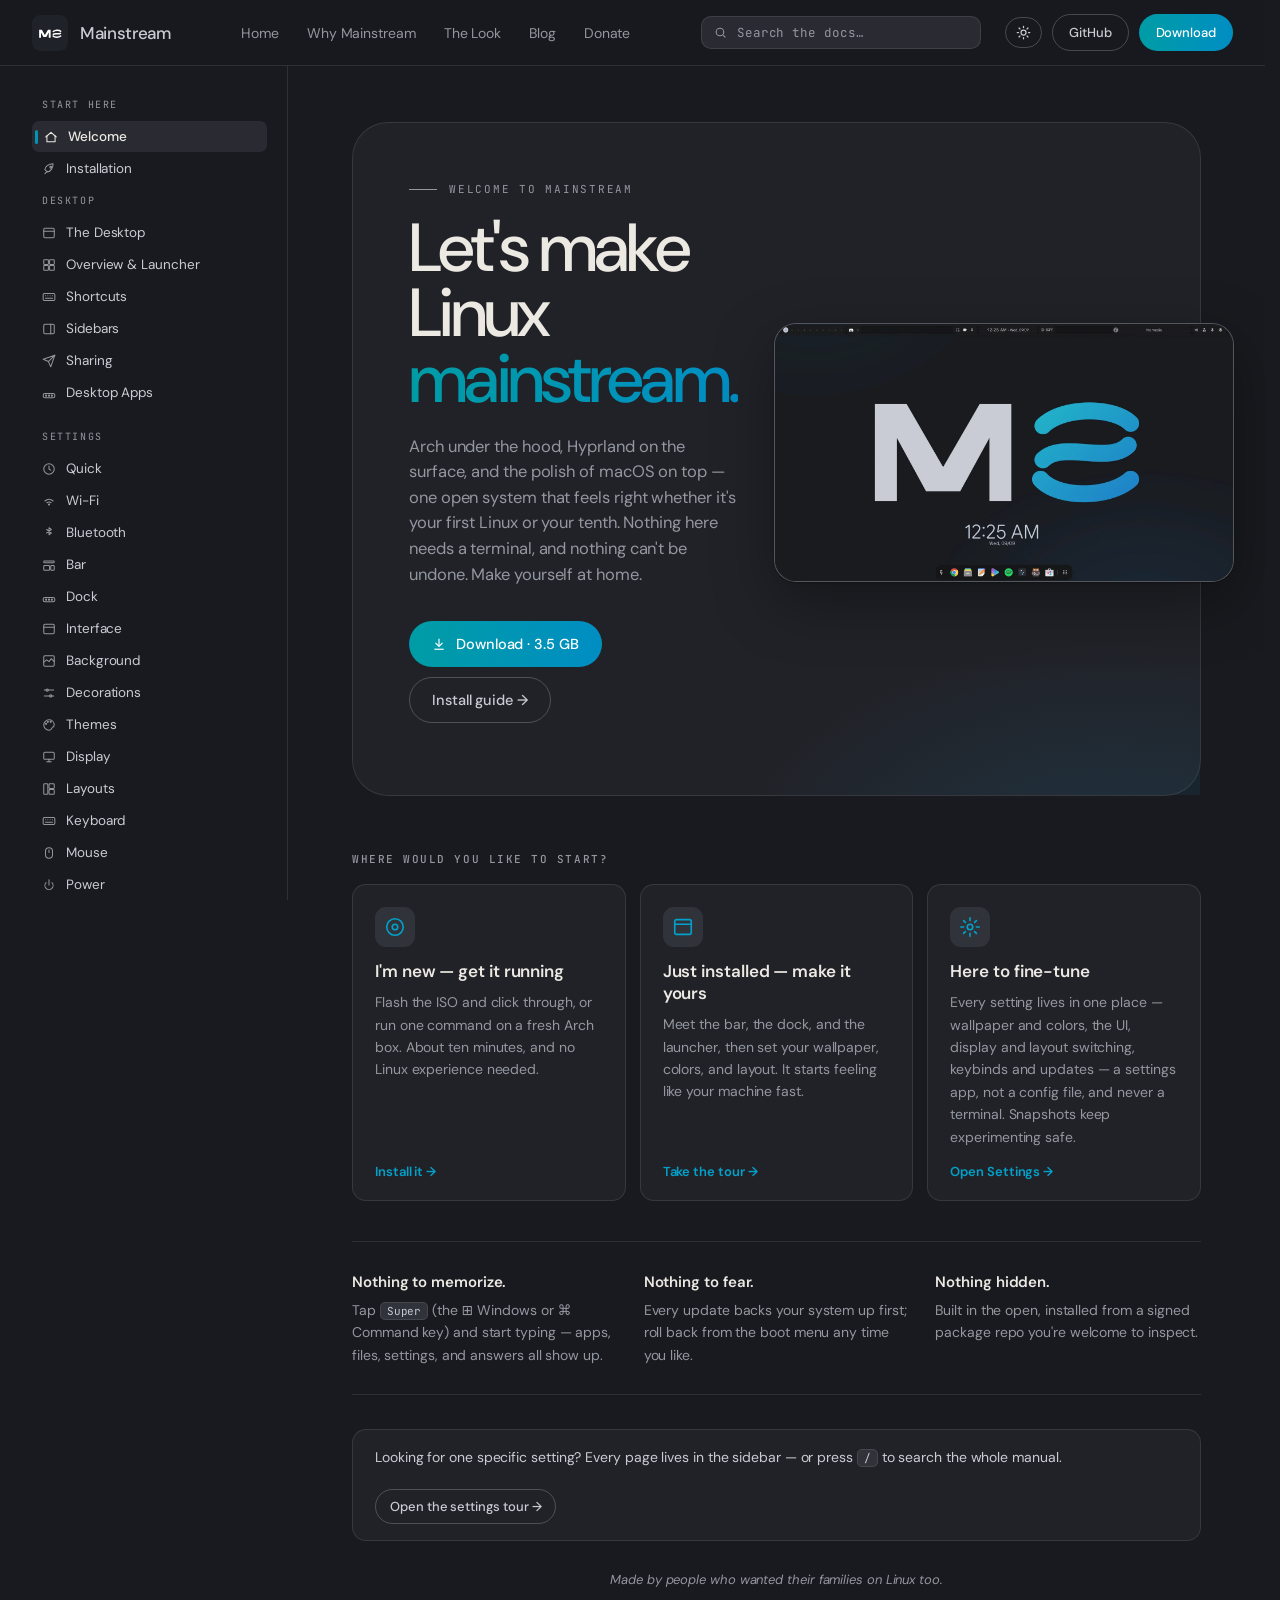
==== index.html @ d69b136b "docs: choosing between WiVRn and SteamVR" ====
<!doctype html>
<html lang="en">
<head>
<meta charset="utf-8"/>
<meta name="viewport" content="width=device-width, initial-scale=1"/>
<title>Mainstream OS — Deeply featured. Genuinely friendly.</title>
<meta name="description" content="Arch under the hood, Hyprland on the surface, and the polish of macOS on top — an open desktop that feels right whether it's your first Linux or your tenth. Nothing needs a terminal; nothing can't be undone.">
<link rel="icon" type="image/svg+xml" href="assets/mark-night.svg">
<link rel="preconnect" href="https://fonts.googleapis.com">
<link rel="preconnect" href="https://fonts.gstatic.com" crossorigin>
<link rel="stylesheet" href="https://fonts.googleapis.com/css2?family=DM+Sans:opsz,wght@9..40,300;9..40,400;9..40,500;9..40,600;9..40,700&family=JetBrains+Mono:wght@300;400;500&display=swap">
<link rel="stylesheet" href="assets/theme.css">
<script>(function(){if(localStorage.getItem('ms-theme')==='light')document.documentElement.dataset.theme='light';})();</script>
<style>
  /* Tokens, nav chrome, and buttons come from assets/theme.css (shared with
     the landing page); this block holds the docs layout only. */
  :root{
    --sidebar-w: 288px;
    --toc-w: 220px;
  }
  *{box-sizing:border-box}
  html,body{margin:0;padding:0;background:var(--paper);color:var(--ink);font-family:var(--font-body);font-size:16px;-webkit-font-smoothing:antialiased;letter-spacing:-0.005em}
  html{scrollbar-gutter:stable}
  a{color:inherit;text-decoration:none}

  /* ===== Top chrome (docs-specific tweaks on the shared .nav) ===== */
  .nav-inner{max-width:none;padding:14px 32px;gap:24px}
  .search{
    display:flex;align-items:center;gap:10px;
    background:var(--paper-3);border:1px solid var(--line);border-radius:10px;
    padding:7px 12px;color:var(--mist);font-size:12.5px;
    min-width:280px;font-family:var(--font-mono);
  }
  .search kbd{
    margin-left:auto;font-family:var(--font-mono);font-size:10px;
    background:var(--paper-4);border:1px solid var(--line);border-radius:5px;
    padding:2px 6px;color:var(--bone)
  }

  /* ===== Search modal ===== */
  #searchTrigger{cursor:pointer;transition:border-color .15s}
  #searchTrigger:hover{border-color:var(--bone)}
  .search-modal[hidden]{display:none}
  .search-modal{position:fixed;inset:0;z-index:1000;display:flex;align-items:flex-start;justify-content:center;padding-top:11vh}
  .search-modal-overlay{position:absolute;inset:0;background:rgba(0,0,0,.55)}
  .search-modal-panel{position:relative;width:min(640px,92vw);max-height:72vh;display:flex;flex-direction:column;background:var(--paper-2);border:1px solid var(--line);border-radius:14px;overflow:hidden;box-shadow:0 24px 70px rgba(0,0,0,.55)}
  .search-modal-input{display:flex;align-items:center;gap:10px;padding:14px 16px;border-bottom:1px solid var(--line)}
  .search-modal-input svg{color:var(--mist);flex:none}
  .search-modal-input input{flex:1;min-width:0;background:none;border:none;outline:none;color:var(--ink);font-family:var(--font-body);font-size:15px}
  .search-modal-input kbd{font-family:var(--font-mono);font-size:10px;background:var(--paper-4);border:1px solid var(--line);border-radius:5px;padding:2px 6px;color:var(--bone)}
  .search-results{overflow-y:auto;padding:6px}
  .search-result{display:block;padding:9px 12px;border-radius:8px}
  .search-result[data-active="true"],.search-result:hover{background:var(--paper-3)}
  .sr-grp{font-family:var(--font-mono);font-size:10px;letter-spacing:.06em;text-transform:uppercase;color:var(--mist)}
  .sr-ttl{color:var(--ink);font-size:14px;font-weight:500;margin:1px 0}
  .sr-snip{color:var(--bone);font-size:12.5px;line-height:1.5;max-height:2.9em;overflow:hidden}
  .search-result mark{background:none;color:var(--ink);font-weight:600}
  .search-empty{padding:22px 16px;text-align:center;color:var(--mist);font-size:13px}

  /* ===== Layout ===== */
  .shell{display:grid;grid-template-columns:var(--sidebar-w) 1fr;max-width:1600px;margin:0 auto}
  .sidebar{
    position:sticky;top:66px;height:calc(100vh - 66px);overflow-y:auto;
    padding:32px 20px 60px 32px;border-right:1px solid var(--line);
  }
  .sidebar::-webkit-scrollbar{width:6px}
  .sidebar::-webkit-scrollbar-thumb{background:var(--paper-4);border-radius:3px}

  .nav-group{margin-bottom:22px}
  .nav-group:first-child{margin-bottom:0}
  .nav-group-title{
    font-family:var(--font-mono);font-size:10px;letter-spacing:.16em;text-transform:uppercase;
    color:var(--mist);margin-bottom:10px;padding:0 10px;
  }
  .nav-fold-head{user-select:none}
  .nav-fold-head .fold-dot{
    width:4px;height:4px;border-radius:50%;background:currentColor;
    opacity:0;transition:opacity .12s;flex:0 0 auto;margin-left:auto;
  }
  .nav-fold-head:hover .fold-dot{opacity:.5}
  .nav-group-fold .nav-group-items .nav-item{padding-left:34px}
  .nav-group[data-collapsed="true"] .nav-group-items{display:none}
  .nav-group-fold,.nav-group-bare{margin-bottom:10px}
  .nav-group-fold[data-collapsed="false"]{margin-bottom:18px}
  .nav-group-fold:has(+ .nav-group-fold),.nav-group-fold:has(+ .nav-group-bare),
  .nav-group-bare:has(+ .nav-group-fold),.nav-group-bare:has(+ .nav-group-bare){margin-bottom:1px}
  .nav-item{
    display:flex;align-items:center;gap:10px;
    padding:7px 10px;border-radius:7px;font-size:13.5px;
    color:var(--bone);cursor:pointer;margin-bottom:1px;
    transition:background .12s, color .12s;
  }
  .nav-item:hover{background:var(--paper-3);color:var(--ink)}
  .nav-item[data-active="true"]{background:var(--paper-3);color:var(--ink);font-weight:500}
  .nav-item[data-active="true"]::before{
    content:"";width:3px;height:14px;border-radius:2px;background:var(--stream-grad);
    margin-right:-4px;margin-left:-7px;
  }
  .nav-item svg{width:14px;height:14px;opacity:.7;flex:0 0 14px}
  .nav-item[data-active="true"] svg{opacity:1}

  /* ===== Main content ===== */
  main{padding:56px 64px 120px;min-width:0;max-width:1180px}
  .breadcrumbs{font-family:var(--font-mono);font-size:11px;color:var(--mist);letter-spacing:.1em;text-transform:uppercase;margin-bottom:16px}
  .breadcrumbs .sep{margin:0 8px;opacity:.5}
  .page-title{font-size:56px;font-weight:500;letter-spacing:-0.035em;line-height:1;margin:0 0 18px;text-wrap:balance}
  .page-lede{font-size:18px;line-height:1.55;color:var(--mist);max-width:720px;margin:0 0 48px;text-wrap:pretty}
  .page-lede em{color:var(--ink);font-style:normal;background:var(--stream-grad);-webkit-background-clip:text;background-clip:text;color:transparent}

  h2{font-size:28px;font-weight:500;letter-spacing:-0.02em;margin:56px 0 14px;line-height:1.15;scroll-margin-top:90px;}
  h2:first-of-type{margin-top:0}
  h3{font-size:18px;font-weight:500;letter-spacing:-0.01em;margin:32px 0 10px;scroll-margin-top:90px}
  p{font-size:15.5px;line-height:1.65;color:var(--bone);max-width:720px;margin:0 0 16px;text-wrap:pretty}
  ul,ol{font-size:15.5px;line-height:1.7;color:var(--bone);max-width:720px;padding-left:22px;margin:0 0 18px}
  li{margin-bottom:4px}
  li::marker{color:var(--mist)}
  strong{color:var(--ink);font-weight:500}
  code{font-family:var(--font-mono);font-size:12.5px;background:var(--paper-3);border:1px solid var(--line);padding:1px 6px;border-radius:5px;color:var(--ink)}
  pre{font-family:var(--font-mono);font-size:12.5px;background:var(--paper-2);border:1px solid var(--line);border-radius:var(--r-md);padding:18px 20px;overflow-x:auto;line-height:1.6;margin:0 0 24px;max-width:820px}
  pre code{background:none;border:0;padding:0;font-size:inherit}
  pre .c{color:var(--mist)}
  pre .k{color:#b7c7ff}
  pre .s{color:#8fd6a8}
  pre .v{color:#ffcf8a}
  pre .o{color:#f78c8c}

  /* ===== shot ===== */
  .shot{
    border-radius:var(--r-lg);overflow:hidden;border:1px solid var(--line);
    background:var(--paper-2);margin:0 0 14px;max-width:1000px;
    position:relative;
  }
  .shot img{display:block;width:100%;height:auto;cursor:zoom-in}
  .lightbox[hidden]{display:none}
  .lightbox{position:fixed;inset:0;z-index:200;background:rgba(8,10,14,0.88);backdrop-filter:blur(8px);display:flex;align-items:center;justify-content:center;cursor:zoom-out;opacity:0;transition:opacity .18s ease}
  .lightbox.show{opacity:1}
  .lightbox img{max-width:min(1600px,94vw);max-height:92vh;width:auto;height:auto;border-radius:10px;box-shadow:0 24px 80px rgba(0,0,0,.5);transform:scale(.96);transition:transform .18s ease}
  .lightbox.show img{transform:scale(1)}
  .shot .cap{
    padding:10px 16px;font-family:var(--font-mono);font-size:11px;color:var(--mist);
    border-top:1px solid var(--line);background:var(--paper-2);letter-spacing:.06em
  }
  figure{margin:0 0 32px}
  figcaption{font-size:13px;color:var(--mist);margin-top:8px;max-width:720px;line-height:1.5;font-style:italic}
  .shot-note{font-size:14px;color:var(--mist);margin:0 0 10px;max-width:820px;line-height:1.6}
  .flash-grid{display:grid;grid-template-columns:repeat(5,1fr);gap:12px;max-width:1000px;margin:14px 0 6px}
  @media (max-width:900px){.flash-grid{grid-template-columns:repeat(auto-fill,minmax(150px,1fr))}}
  .flash-app{display:flex;flex-direction:column;align-items:center;gap:7px;text-align:center;border:1px solid var(--line);background:var(--paper-2);border-radius:var(--r-lg);padding:18px 12px 14px;text-decoration:none;transition:border-color .15s, transform .15s}
  .flash-app:hover{border-color:var(--stream-a);transform:translateY(-2px)}
  .flash-app img{width:48px;height:48px;object-fit:contain}
  .fa-name{font-size:13.5px;color:var(--ink);font-weight:500}
  .fa-rec{font-size:10px;letter-spacing:.05em;text-transform:uppercase;color:var(--stream-a);border:1px solid var(--stream-a);border-radius:999px;padding:1px 8px}
  .fa-plat{font-size:11.5px;color:var(--mist)}

  /* ===== callouts ===== */
  .callout{
    border-radius:var(--r-md);padding:16px 20px;margin:20px 0 24px;
    border:1px solid var(--line);background:var(--paper-2);max-width:820px;
    display:flex;gap:14px;align-items:flex-start;
  }
  .callout .ic{
    width:22px;height:22px;border-radius:6px;flex:0 0 22px;
    display:flex;align-items:center;justify-content:center;
    font-size:12px;font-weight:600;margin-top:2px;
  }
  .callout.note .ic{background:rgba(140,170,220,.15);color:#a8c0e6}
  .callout.tip  .ic{background:rgba(120,200,140,.15);color:#8fd6a8}
  .callout.warn .ic{background:rgba(230,180,80,.15);color:#ffcf8a}
  .callout.info .ic{background:var(--stream-grad);color:#fff}
  .callout-body{flex:1;min-width:0}
  .callout-title{font-weight:500;font-size:13.5px;color:var(--ink);margin-bottom:3px;letter-spacing:-0.005em}
  .callout-body p{font-size:13.5px;line-height:1.55;margin:0;color:var(--bone)}
  .callout-body p + p{margin-top:6px}

  /* ===== kv / prop table ===== */
  .props{border-top:1px solid var(--line);max-width:820px;margin:16px 0 28px}
  .prop{
    display:grid;grid-template-columns:200px 1fr;gap:24px;
    padding:14px 0;border-bottom:1px solid var(--line);
  }
  .prop .k{font-family:var(--font-mono);font-size:12px;letter-spacing:.04em;color:var(--ink)}
  .prop .v{font-size:13.5px;line-height:1.55;color:var(--mist)}
  .prop .v b{color:var(--ink);font-weight:500}
  .rl-bar{display:flex;justify-content:flex-end;max-width:820px;margin:-4px 0 8px}
  .rl-toggle{cursor:pointer;background:none;font-family:var(--font-mono);font-size:10.5px;
    letter-spacing:.08em;text-transform:uppercase;color:var(--mist);
    border:1px solid var(--line);border-radius:4px;padding:3px 9px}
  .rl-toggle:hover{color:var(--bone)}
  .rl-toggle[aria-pressed="true"]{color:var(--ink);border-color:var(--bone)}
  .rl-tech{margin-top:12px;padding-top:10px;border-top:1px dashed var(--line)}
  .rl-tech-head{font-family:var(--font-mono);font-size:10.5px;letter-spacing:.08em;
    text-transform:uppercase;color:var(--bone);margin-bottom:6px}
  .rl-commits{list-style:none;margin:0;padding:0;font-family:var(--font-mono);font-size:12px;line-height:1.7}
  .rl-commits li{margin:0 0 4px}
  .rl-sha{color:var(--stream-a,var(--bone));text-decoration:none;margin-right:8px}
  .rl-sha:hover{text-decoration:underline}
  .rl-subj{color:var(--mist)}
  .rl-note{white-space:pre-wrap;color:var(--mist);opacity:.72;font-size:11.5px;
    line-height:1.6;margin:3px 0 8px 0;padding-left:10px;border-left:1px solid var(--line)}
  .rl-empty{font-size:11.5px;color:var(--mist);margin:8px 0 0}
  .rl-empty a{color:var(--bone)}
  .prop .v .tag{display:inline-block;font-family:var(--font-mono);font-size:10px;padding:2px 7px;border-radius:4px;background:var(--paper-3);border:1px solid var(--line);color:var(--bone);margin-right:6px;letter-spacing:.06em;text-transform:uppercase}

  /* ===== stream pills (decorative) ===== */
  .ribbon{height:3px;border-radius:2px;background:var(--stream-grad);margin:56px 0 32px;max-width:140px}

  /* ===== cards grid for nav page ===== */
  .card-grid{display:grid;grid-template-columns:repeat(3,1fr);gap:16px;max-width:1080px}
  .doc-card{
    border:1px solid var(--line);background:var(--paper-2);border-radius:var(--r-lg);
    padding:22px;cursor:pointer;transition:border-color .15s, transform .15s;
    display:flex;flex-direction:column;gap:10px;position:relative;overflow:hidden;
    min-height:150px;
  }
  .doc-card:hover{border-color:var(--line-strong);transform:translateY(-1px)}
  .doc-card .ic{
    width:32px;height:32px;border-radius:8px;background:var(--paper-3);border:1px solid var(--line);
    display:flex;align-items:center;justify-content:center;color:var(--bone);
  }
  .doc-card h4{font-size:16px;font-weight:500;margin:0;letter-spacing:-0.01em;color:var(--ink)}
  .doc-card p{font-size:13px;line-height:1.5;color:var(--mist);margin:0;max-width:100%}
  .doc-card[data-featured="true"]{background:linear-gradient(160deg, var(--paper-2), var(--paper-3))}
  .doc-card[data-featured="true"] .ic{background:var(--stream-grad);color:#fff;border-color:transparent}

  /* chips */
  .chip{display:inline-flex;align-items:center;gap:6px;font-family:var(--font-mono);font-size:10.5px;letter-spacing:.08em;text-transform:uppercase;color:var(--mist);background:var(--paper-3);border:1px solid var(--line);padding:4px 9px;border-radius:999px;margin-right:6px}
  .chip.stream{background:var(--stream-grad);color:#fff;border-color:transparent}
  .chip .dot{width:5px;height:5px;border-radius:50%;background:currentColor}

  /* next / prev */
  .pager{display:grid;grid-template-columns:1fr 1fr;gap:16px;margin-top:72px;max-width:820px}
  .pager a{
    border:1px solid var(--line);border-radius:var(--r-md);padding:16px 18px;
    background:var(--paper-2);display:block;transition:border-color .15s;
  }
  .pager a:hover{border-color:var(--line-strong)}
  .pager .lbl{font-family:var(--font-mono);font-size:10.5px;letter-spacing:.1em;text-transform:uppercase;color:var(--mist);margin-bottom:4px}
  .pager .ttl{font-size:14.5px;color:var(--ink);font-weight:500;letter-spacing:-0.01em}
  .pager .next{text-align:right}

  /* ===== HOME HERO ===== */
  .home-hero{
    border-radius:var(--r-xl);padding:72px 56px;background:var(--paper-2);border:1px solid var(--line);
    display:grid;grid-template-columns: 1.2fr .9fr;gap:48px;align-items:center;position:relative;overflow:hidden;
    margin-bottom:56px;
  }
  .home-hero::after{content:"";position:absolute;inset:0;background:radial-gradient(700px 400px at 90% 110%, rgba(24,140,190,.16), transparent 55%);pointer-events:none}
  .home-hero .eye{font-family:var(--font-mono);font-size:11px;color:var(--mist);letter-spacing:.16em;text-transform:uppercase;margin-bottom:20px;display:flex;align-items:center;gap:12px}
  .home-hero .eye::before{content:"";width:28px;height:1px;background:var(--mist)}
  .home-hero h1{font-size:68px;line-height:.96;letter-spacing:-0.04em;font-weight:500;margin:0 0 22px;text-wrap:balance;position:relative;z-index:1}
  .home-hero h1 em{font-style:normal;background:var(--stream-grad);-webkit-background-clip:text;background-clip:text;color:transparent}
  .home-hero .sub{font-size:16.5px;line-height:1.55;color:var(--mist);max-width:500px;margin:0 0 34px;text-wrap:pretty;position:relative;z-index:1}
  .home-hero .cta-row{display:flex;gap:10px;flex-wrap:wrap;position:relative;z-index:1}
  .home-hero .right{position:relative;z-index:1;display:flex;flex-direction:column;gap:14px}
  .hero-pill{
    display:flex;align-items:center;gap:12px;
    background:var(--paper-3);border:1px solid var(--line);border-radius:14px;
    padding:14px 16px;font-size:13px;color:var(--bone)
  }
  .hero-pill .ic{width:30px;height:30px;border-radius:8px;background:var(--paper-4);display:flex;align-items:center;justify-content:center;color:var(--ink);flex:0 0 30px}
  .hero-pill b{color:var(--ink);font-weight:500;display:block;font-size:13.5px;margin-bottom:2px;letter-spacing:-0.005em}
  .hero-pill span{font-size:12px;color:var(--mist);line-height:1.4}

  /* Section divider heading for home */
  .sec-lbl{display:flex;align-items:baseline;justify-content:space-between;margin:48px 0 18px}
  .sec-lbl h3{font-size:11px;font-family:var(--font-mono);letter-spacing:.14em;text-transform:uppercase;color:var(--mist);margin:0;font-weight:500}
  .sec-lbl a{font-size:12px;color:var(--bone);font-family:var(--font-mono)}

  /* key caps */
  kbd.key{font-family:var(--font-mono);font-size:11px;background:var(--paper-3);border:1px solid var(--line);border-bottom-width:2px;padding:2px 7px;border-radius:5px;color:var(--ink);margin:0 2px}

  /* tables */
  table.t{width:100%;max-width:820px;border-collapse:collapse;font-size:13.5px;margin:0 0 28px}
  table.t th,table.t td{padding:10px 14px;border-bottom:1px solid var(--line);text-align:left;vertical-align:top;line-height:1.5}
  table.t th{font-family:var(--font-mono);font-size:10.5px;letter-spacing:.1em;text-transform:uppercase;color:var(--mist);font-weight:500;border-bottom-color:var(--line-strong)}
  table.t td{color:var(--bone)}
  table.t td b{color:var(--ink);font-weight:500}
  table.t td code{font-size:12px}

  /* 404 fallback */
  .blank{padding:80px 0;color:var(--mist);font-size:14px;text-align:center}

  /* hide class */
  .hidden{display:none!important}

  /* responsive */
  @media (max-width:1100px){
    .shell{grid-template-columns:1fr}
    .sidebar{position:static;height:auto;border-right:0;border-bottom:1px solid var(--line)}
    .home-hero{grid-template-columns:1fr;padding:48px 32px}
    .card-grid{grid-template-columns:repeat(2,1fr)}
  }
  @media (max-width:1240px){
    .search{display:none}
  }
  @media (max-width:950px){
    .nav-links{display:none}
  }
  /* ===== light/dark toggle + light-mode readability ===== */
  #themeToggle{cursor:pointer;font:inherit;display:inline-flex;align-items:center;justify-content:center;padding:7px 10px}
  #themeToggle svg{width:15px;height:15px;display:block}
  #themeToggle .tt-moon{display:none}
  html[data-theme="light"] #themeToggle .tt-sun{display:none}
  html[data-theme="light"] #themeToggle .tt-moon{display:block}
  html[data-theme="light"] pre .k{color:#3b5bd6}
  html[data-theme="light"] pre .s{color:#177a45}
  html[data-theme="light"] pre .v{color:#8a5f00}
  html[data-theme="light"] pre .o{color:#c03535}
  html[data-theme="light"] .callout.note .ic{background:rgba(70,110,180,.14);color:#33509e}
  html[data-theme="light"] .callout.tip  .ic{background:rgba(30,140,70,.14);color:#177a45}
  html[data-theme="light"] .callout.warn .ic{background:rgba(180,120,20,.16);color:#8a5f00}

  @media (max-width:760px){
    .nav-inner{padding:12px 16px;gap:12px}
    .nav-wordmark .mark{width:30px;height:30px}
    main{padding:36px 20px 80px}
    .page-title{font-size:38px}
    .home-hero h1{font-size:42px}
    .card-grid{grid-template-columns:1fr}
    .prop{grid-template-columns:1fr;gap:6px}
    .pager{grid-template-columns:1fr}
  }

  /* ---- warm welcome experiment ---- */
  .warm-hero{align-items:center;grid-template-columns:0.85fr 1.15fr;gap:36px;overflow:visible;padding-top:59px}
  .hero-shot{margin:0 -90px 0 0;width:calc(100% + 90px);border:1px solid var(--line-strong);border-radius:var(--r-lg);overflow:hidden;box-shadow:var(--shadow-2);background:var(--paper-3)}
  .hero-shot img{display:block;width:100%;height:auto}
  .warm-lbl{margin-top:14px}
  .path-grid{display:grid;grid-template-columns:repeat(auto-fit,minmax(240px,1fr));gap:14px;margin:0 0 40px}
  .path{display:flex;flex-direction:column;gap:9px;background:var(--paper-2);border:1px solid var(--line);border-radius:var(--r-md);padding:22px 22px 20px;text-decoration:none;color:inherit;transition:border-color .16s ease,transform .16s ease,background .16s ease}
  .path:hover{border-color:var(--line-strong);transform:translateY(-3px);background:var(--paper-3)}
  .path .ic{width:40px;height:40px;border-radius:11px;display:grid;place-items:center;background:var(--paper-4);color:var(--stream-hi);margin-bottom:4px}
  .path .ic svg{width:22px;height:22px}
  .path h4{margin:0;font-size:17px;font-weight:600;color:var(--ink)}
  .path p{margin:0;font-size:14px;line-height:1.6;color:var(--ink-mist);flex:1}
  .path .go{margin-top:6px;font-size:13px;font-weight:600;color:var(--stream-hi)}
  .reassure{display:grid;grid-template-columns:repeat(3,1fr);gap:26px;padding:28px 0;margin:0 0 34px;border-top:1px solid var(--line);border-bottom:1px solid var(--line)}
  .reassure > div{font-size:14px;line-height:1.6;color:var(--ink-mist)}
  .reassure b{display:block;color:var(--ink);font-weight:600;font-size:15px;margin-bottom:5px}
  .k{font-family:var(--font-mono);font-size:11px;background:var(--paper-4);border:1px solid var(--line);border-radius:5px;padding:1px 6px;color:var(--ink-bone)}
  .ref-line{display:flex;align-items:center;justify-content:space-between;gap:20px;flex-wrap:wrap;background:var(--paper-2);border:1px solid var(--line);border-radius:var(--r-md);padding:16px 22px;margin:0 0 22px}
  .ref-line p{margin:0;font-size:14px;color:var(--ink-bone)}
  .btn.ghost.sm{padding:8px 14px;font-size:13px;flex:none}
  .sign-off{text-align:center;font-size:13px;color:var(--mist);font-style:italic;padding:8px 0 6px}
  @media (max-width:1100px){
    .warm-hero{grid-template-columns:1fr;gap:32px}
    .hero-shot{margin:0;width:100%}
  }
  @media (max-width:760px){ .reassure{grid-template-columns:1fr;gap:18px} }
</style>
</head>
<body>

<!-- shared SVG defs -->

<!-- TOP BAR -->
<header class="nav">
  <div class="nav-inner">
    <a class="nav-wordmark" href="./">
      <img class="mark" src="assets/mark-night.svg" alt="">
      <span class="word">Mainstream</span>
    </a>
    <nav class="nav-links">
      <a href="#home">Home</a>
      <a href="#why-mainstream">Why Mainstream</a>
      <a href="#branding">The Look</a>
      <a href="#blog">Blog</a>
      <a href="#donate">Donate</a>
    </nav>
    <div class="search" id="searchTrigger" role="button" tabindex="0" aria-label="Search the docs">
      <svg width="13" height="13" viewBox="0 0 24 24" fill="none" stroke="currentColor" stroke-width="2"><circle cx="11" cy="11" r="7"/><path d="m21 21-4.3-4.3"/></svg>
      <span>Search the docs…</span>
    </div>
    <div class="nav-actions">
      <button class="btn ghost small" id="themeToggle" aria-label="Toggle light and dark mode" title="Toggle light and dark mode">
        <svg class="tt-sun" viewBox="0 0 24 24" fill="none" stroke="currentColor" stroke-width="2" stroke-linecap="round"><circle cx="12" cy="12" r="4"/><path d="M12 2v2M12 20v2M4.9 4.9l1.4 1.4M17.7 17.7l1.4 1.4M2 12h2M20 12h2M4.9 19.1l1.4-1.4M17.7 6.3l1.4-1.4"/></svg>
        <svg class="tt-moon" viewBox="0 0 24 24" fill="none" stroke="currentColor" stroke-width="2" stroke-linecap="round" stroke-linejoin="round"><path d="M21 12.8A9 9 0 1 1 11.2 3a7 7 0 0 0 9.8 9.8z"/></svg>
      </button>
      <a class="btn ghost small" href="https://github.com/MainstreamOS/dots-hyprland">GitHub</a>
      <a class="btn stream small" href="https://mainstreamos.org/download">Download</a>
    </div>
  </div>
</header>

<div class="shell">
  <!-- SIDEBAR -->
  <aside class="sidebar" id="sidebar"></aside>

  <!-- MAIN -->
  <main id="main"></main>
</div>

<div class="search-modal" id="searchModal" hidden>
  <div class="search-modal-overlay" id="searchOverlay"></div>
  <div class="search-modal-panel" role="dialog" aria-modal="true" aria-label="Search the docs">
    <div class="search-modal-input">
      <svg width="15" height="15" viewBox="0 0 24 24" fill="none" stroke="currentColor" stroke-width="2"><circle cx="11" cy="11" r="7"/><path d="m21 21-4.3-4.3"/></svg>
      <input type="text" id="searchInput" placeholder="Search the docs…" autocomplete="off" spellcheck="false" aria-label="Search query"/>
      <kbd>Esc</kbd>
    </div>
    <div class="search-results" id="searchResults"></div>
  </div>
</div>

<script src="docs-pages.js?v=166"></script>
<script src="welcome-warm.js?v=42"></script>
<script src="docs-app.js?v=140"></script>
<script>
document.getElementById('themeToggle').addEventListener('click', () => {
  const light = document.documentElement.dataset.theme === 'light';
  if (light) { delete document.documentElement.dataset.theme; localStorage.setItem('ms-theme', 'dark'); }
  else { document.documentElement.dataset.theme = 'light'; localStorage.setItem('ms-theme', 'light'); }
});
</script>
</body>
</html>
---- assets/theme.css ----
/* ==========================================================================
   Mainstream OS — shared theme tokens + chrome
   Single source of truth for every page (index, docs, brand, privacy).
   Night-first palette from the brand book; the stream gradient is the only
   color that moves. Pages keep their own layout CSS and consume these tokens.
   ========================================================================== */

:root {
  /* palette — night is the source of truth for this site */
  --abyss:      #0b0d12;
  --night:      #191a1f;
  --slate:      #2a2b32;
  --graphite:   #40434a;
  --bone:       #c9ccd4;
  --mist:       #9397a0;

  /* mapped to the brand-book tokens */
  --paper:      #191a1f;
  --paper-2:    #212228;
  --paper-3:    #2a2b32;
  --paper-4:    #31333b;
  --ink:        #ece9e3;
  --ink-bone:   #c9ccd4;
  --ink-mist:   #9397a0;

  --line:        rgba(240,240,245,.10);
  --line-strong: rgba(240,240,245,.22);

  /* stream — the only color that moves */
  --stream-a:    oklch(0.62 0.13 200);
  --stream-b:    oklch(0.60 0.14 230);
  --stream-grad: linear-gradient(95deg, var(--stream-a) 0%, var(--stream-b) 100%);
  --stream-hi:   oklch(0.65 0.14 220);

  /* status */
  --warn: oklch(0.78 0.14 75);
  --ok:   oklch(0.72 0.14 155);
  --err:  oklch(0.66 0.18 25);

  /* radii from brand spec */
  --r-sm: 8px;
  --r-md: 14px;
  --r-lg: 22px;
  --r-xl: 36px;

  --shadow-1: 0 1px 2px rgba(0,0,0,.25), 0 6px 20px rgba(0,0,0,.25);
  --shadow-2: 0 1px 2px rgba(0,0,0,.3), 0 20px 60px rgba(0,0,0,.35);

  --font-display: "DM Sans", "Google Sans Flex", -apple-system, BlinkMacSystemFont, system-ui, sans-serif;
  --font-body:    "DM Sans", "Google Sans Flex", -apple-system, BlinkMacSystemFont, system-ui, sans-serif;
  --font-mono:    "JetBrains Mono", ui-monospace, "SF Mono", Menlo, monospace;

  color-scheme: dark;
}

/* light mode — cool neutrals, activated by the docs top-bar toggle */
html[data-theme="light"] {
  --abyss:      #e8ebf0;
  --night:      #f2f4f8;
  --slate:      #e2e5eb;
  --graphite:   #cdd2da;
  --bone:       #3c4250;
  --mist:       #616a7a;

  --paper:      #f2f4f8;
  --paper-2:    #fafbfd;
  --paper-3:    #e8ebf1;
  --paper-4:    #dfe3ea;
  --ink:        #171b23;
  --ink-bone:   #3c4250;
  --ink-mist:   #616a7a;

  --line:        rgba(20,24,32,.10);
  --line-strong: rgba(20,24,32,.22);

  --stream-hi:   oklch(0.55 0.14 220);
}

html[data-theme="light"] .nav {
  background: rgba(242, 244, 248, 0.82);
}

::selection { background: oklch(0.60 0.14 230 / .35); color: #fff; }

.container {
  width: 100%;
  max-width: 1440px;
  padding: 0 56px;
  margin: 0 auto;
}

.container.narrow { max-width: 980px; }

/* ===== nav (web landing header style from brand sec-08) ===== */

.nav {
  position: sticky;
  top: 0;
  z-index: 40;
  backdrop-filter: blur(16px);
  -webkit-backdrop-filter: blur(16px);
  background: rgba(25, 26, 31, 0.78);
  border-bottom: 1px solid var(--line);
}

.nav-inner {
  display: flex;
  align-items: center;
  justify-content: space-between;
  padding: 18px 0;
  gap: 48px;
}

.nav-wordmark {
  display: flex;
  align-items: center;
  gap: 12px;
  color: var(--ink-bone);
}

.nav-wordmark .mark {
  width: 36px;
  height: 36px;
  border-radius: 8px;
  flex: none;
}

.nav-wordmark .word {
  font-size: 17px;
  font-weight: 500;
  letter-spacing: -0.02em;
}

.nav-wordmark .sep,
.nav-wordmark .page-label {
  font-size: 17px;
  font-weight: 400;
  color: var(--ink-mist);
}

.nav-links {
  display: flex;
  gap: 28px;
  flex: 1;
  justify-content: center;
}

.nav-links a {
  color: var(--ink-mist);
  font-size: 14px;
  font-weight: 400;
  transition: color .15s ease;
}

.nav-links a:hover,
.nav-links a.active { color: var(--ink-bone); }

.nav-actions {
  display: flex;
  gap: 10px;
  align-items: center;
}

/* ===== buttons ===== */

.btn {
  display: inline-flex;
  align-items: center;
  gap: 10px;
  padding: 13px 22px;
  border-radius: 999px;
  font-size: 14.5px;
  font-weight: 500;
  font-family: inherit;
  border: 1px solid transparent;
  cursor: pointer;
  letter-spacing: -0.005em;
  text-decoration: none;
  white-space: nowrap;
  transition: transform .15s ease, filter .15s ease, background .15s ease;
}

.btn.primary {
  background: var(--ink);
  color: var(--abyss);
}

.btn.primary:hover { filter: brightness(.95); }

.btn.ghost {
  background: transparent;
  color: var(--ink-bone);
  border-color: var(--line-strong);
}

.btn.ghost:hover { background: rgba(240,240,245,.04); }

.btn.stream {
  background: var(--stream-grad);
  color: #fff;
}

.btn.stream:hover { filter: brightness(1.08); }

.btn.small { padding: 9px 16px; font-size: 13px; }
.btn svg { width: 14px; height: 14px; }
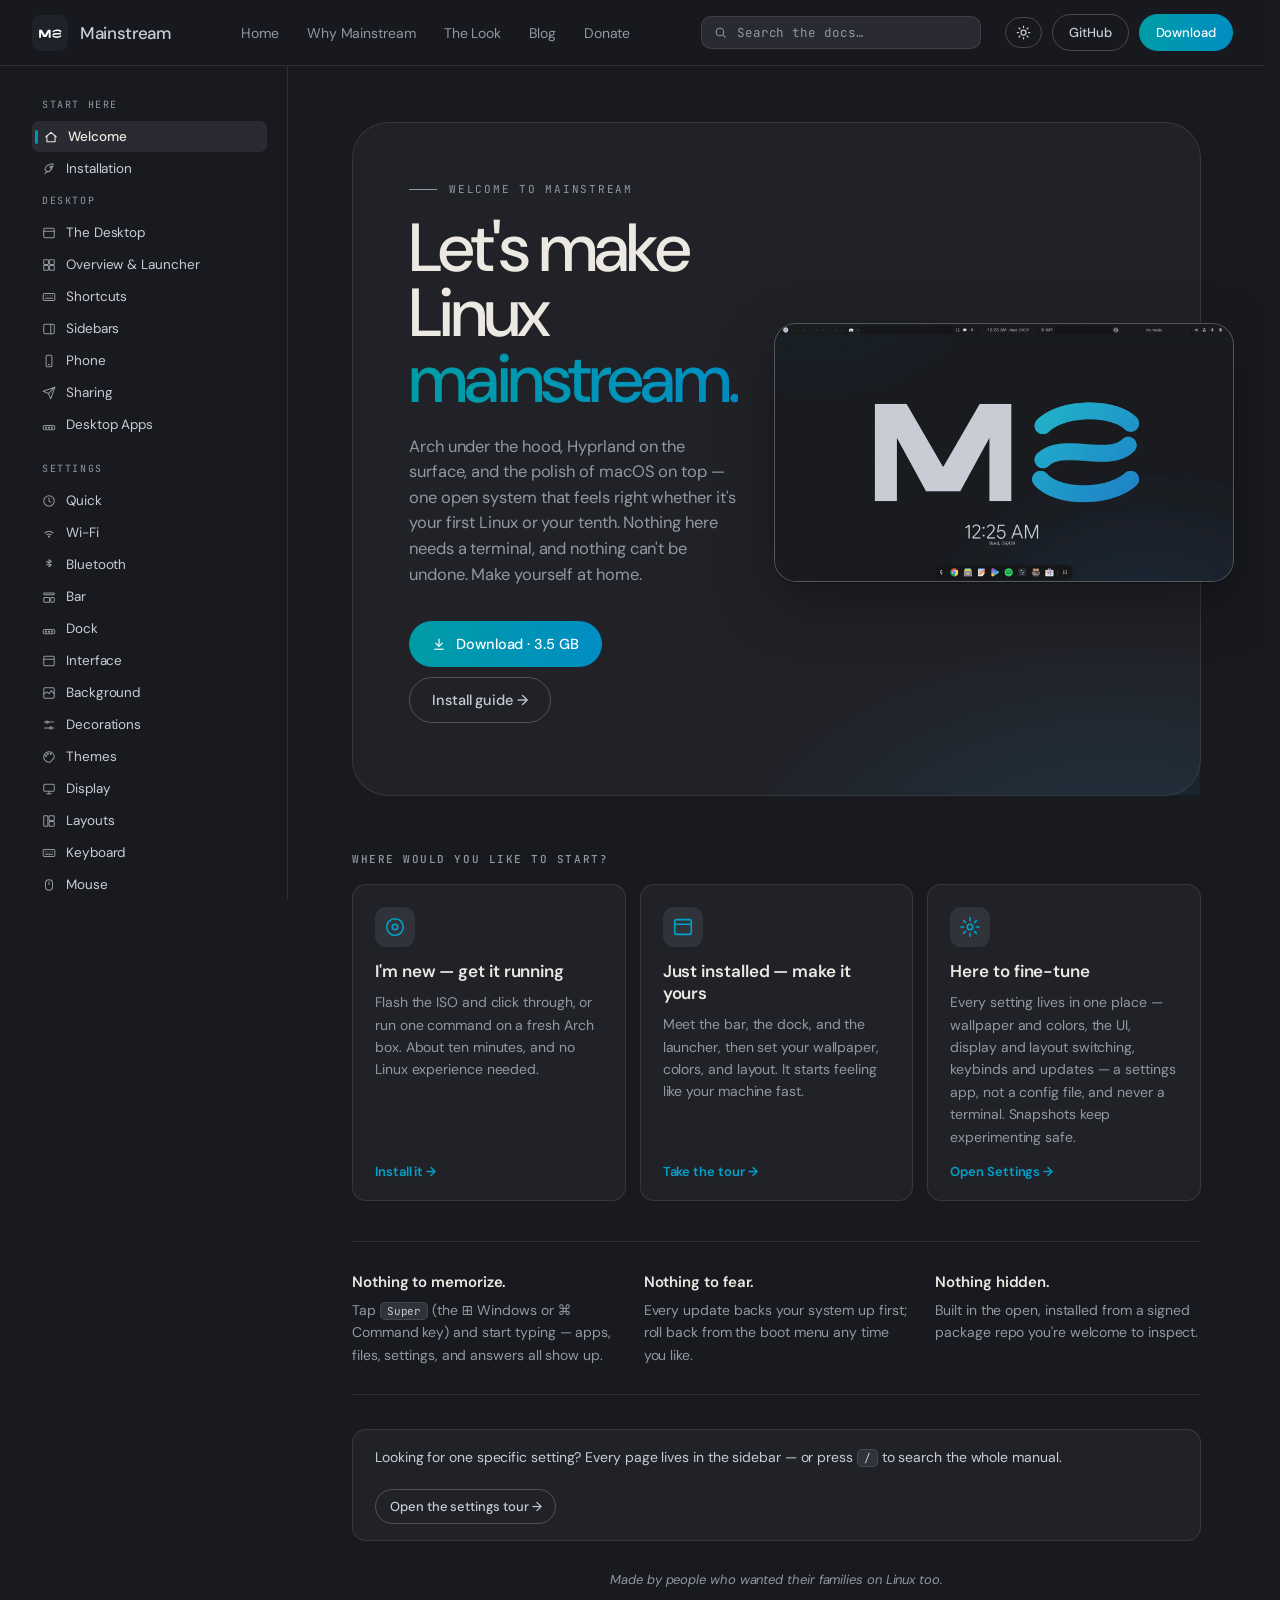
==== commit f5152b24: "docs: add Phone desktop page" ====
--- a/index.html
+++ b/index.html
@@ -402,9 +402,9 @@
   </div>
 </div>
 
-<script src="docs-pages.js?v=166"></script>
-<script src="welcome-warm.js?v=42"></script>
-<script src="docs-app.js?v=140"></script>
+<script src="docs-pages.js?v=169"></script>
+<script src="welcome-warm.js?v=45"></script>
+<script src="docs-app.js?v=142"></script>
 <script>
 document.getElementById('themeToggle').addEventListener('click', () => {
   const light = document.documentElement.dataset.theme === 'light';
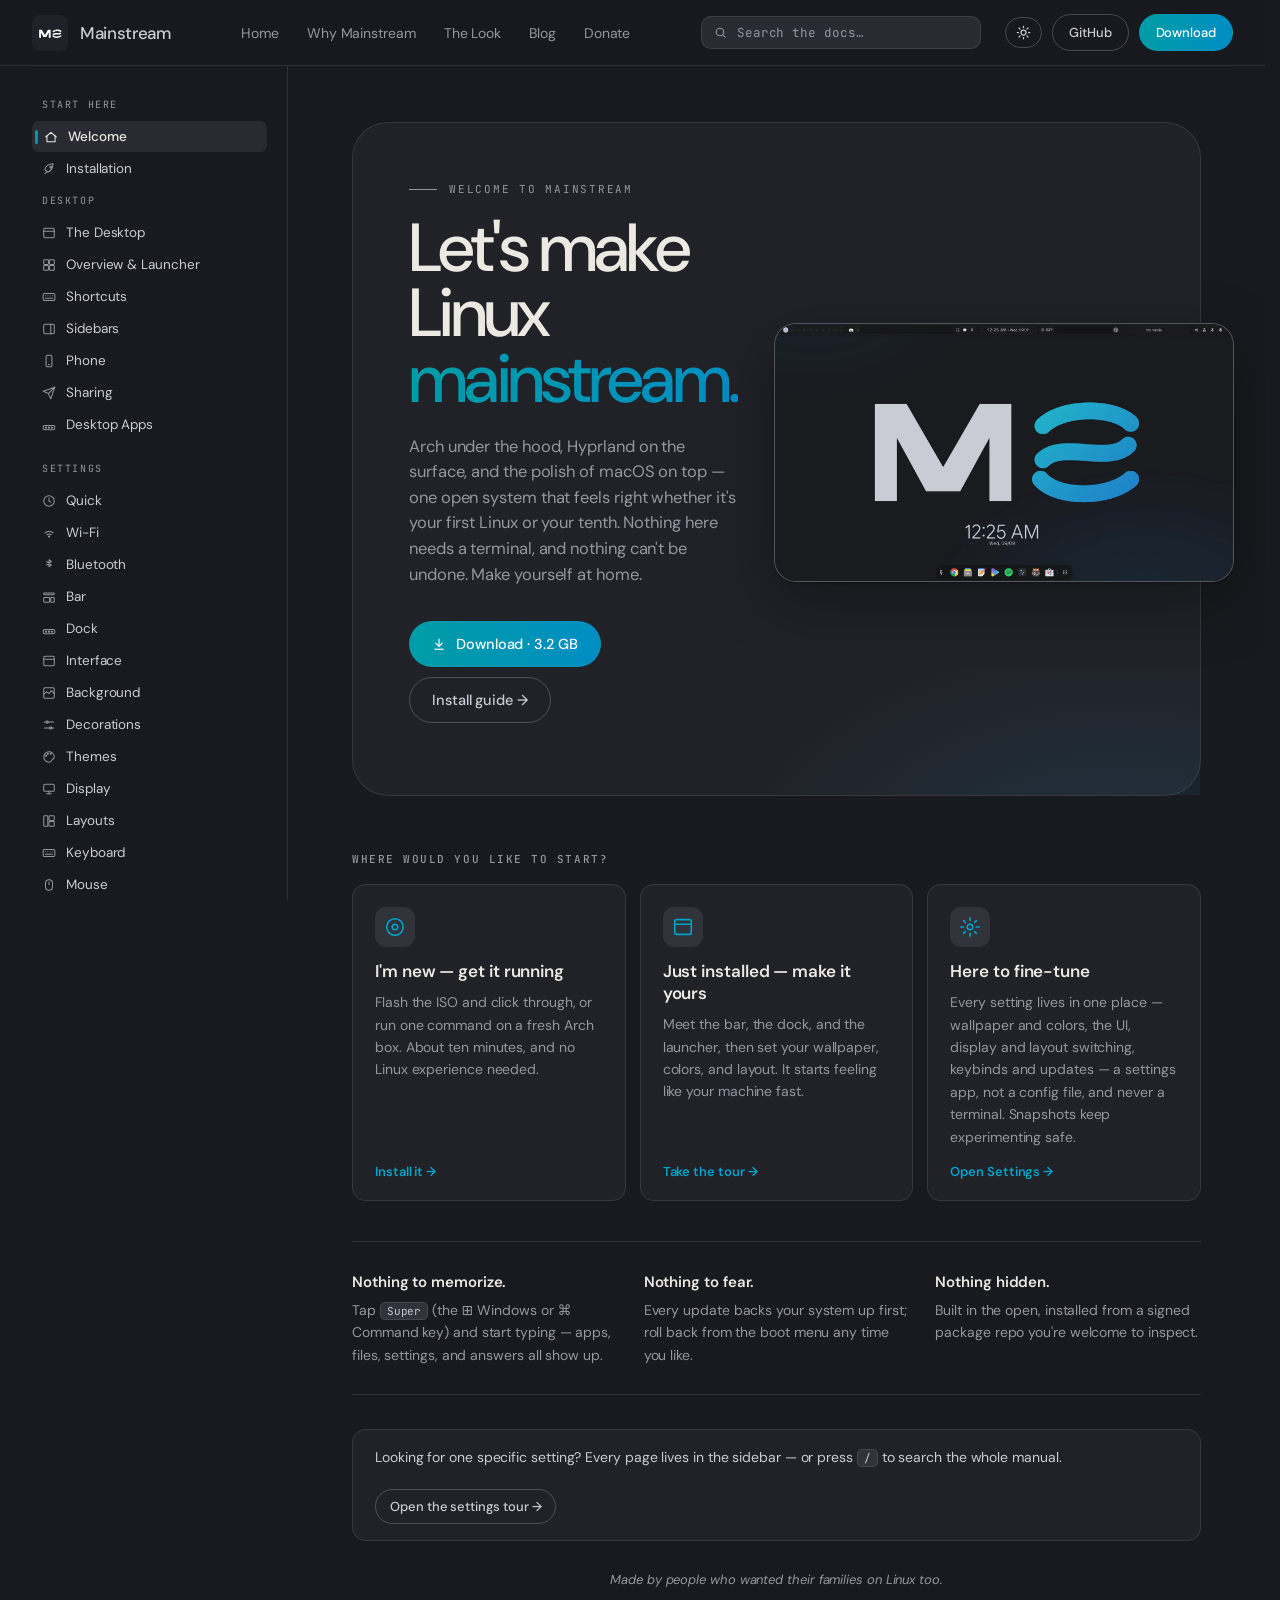
==== commit c9d512c9: "site: style content links and link external donation platforms - Define --stream-a in the light them" ====
--- a/index.html
+++ b/index.html
@@ -123,6 +123,42 @@
   pre .s{color:#8fd6a8}
   pre .v{color:#ffcf8a}
   pre .o{color:#f78c8c}
+
+  /* ===== Content links ===== */
+  main p a:not([class]),
+  main .v a:not([class]),
+  main td a:not([class]),
+  main li a:not([class]),
+  .callout-body a:not([class]),
+  figcaption a:not([class]),
+  .reassure a:not([class]) {
+    color: var(--stream-a);
+    text-decoration: underline;
+    text-decoration-color: color-mix(in oklch, var(--stream-a) 40%, transparent);
+    text-underline-offset: 2.5px;
+    transition: color .15s ease, text-decoration-color .15s ease;
+  }
+  main p a:not([class]):hover,
+  main .v a:not([class]):hover,
+  main td a:not([class]):hover,
+  main li a:not([class]):hover,
+  .callout-body a:not([class]):hover,
+  figcaption a:not([class]):hover,
+  .reassure a:not([class]):hover {
+    color: var(--stream-hi, var(--stream-a));
+    text-decoration-color: currentColor;
+  }
+  .prop .k a {
+    color: var(--ink);
+    text-decoration: none;
+    transition: color .15s ease;
+    display: inline-block;
+  }
+  .prop .k a:hover {
+    color: var(--stream-a);
+    text-decoration: underline;
+    text-underline-offset: 2px;
+  }
 
   /* ===== shot ===== */
   .shot{
@@ -402,8 +438,8 @@
   </div>
 </div>
 
-<script src="docs-pages.js?v=169"></script>
-<script src="welcome-warm.js?v=45"></script>
+<script src="docs-pages.js?v=170"></script>
+<script src="welcome-warm.js?v=46"></script>
 <script src="docs-app.js?v=142"></script>
 <script>
 document.getElementById('themeToggle').addEventListener('click', () => {
--- a/assets/theme.css
+++ b/assets/theme.css
@@ -73,6 +73,7 @@
   --line:        rgba(20,24,32,.10);
   --line-strong: rgba(20,24,32,.22);
 
+  --stream-a:    oklch(0.48 0.14 220);
   --stream-hi:   oklch(0.55 0.14 220);
 }
 
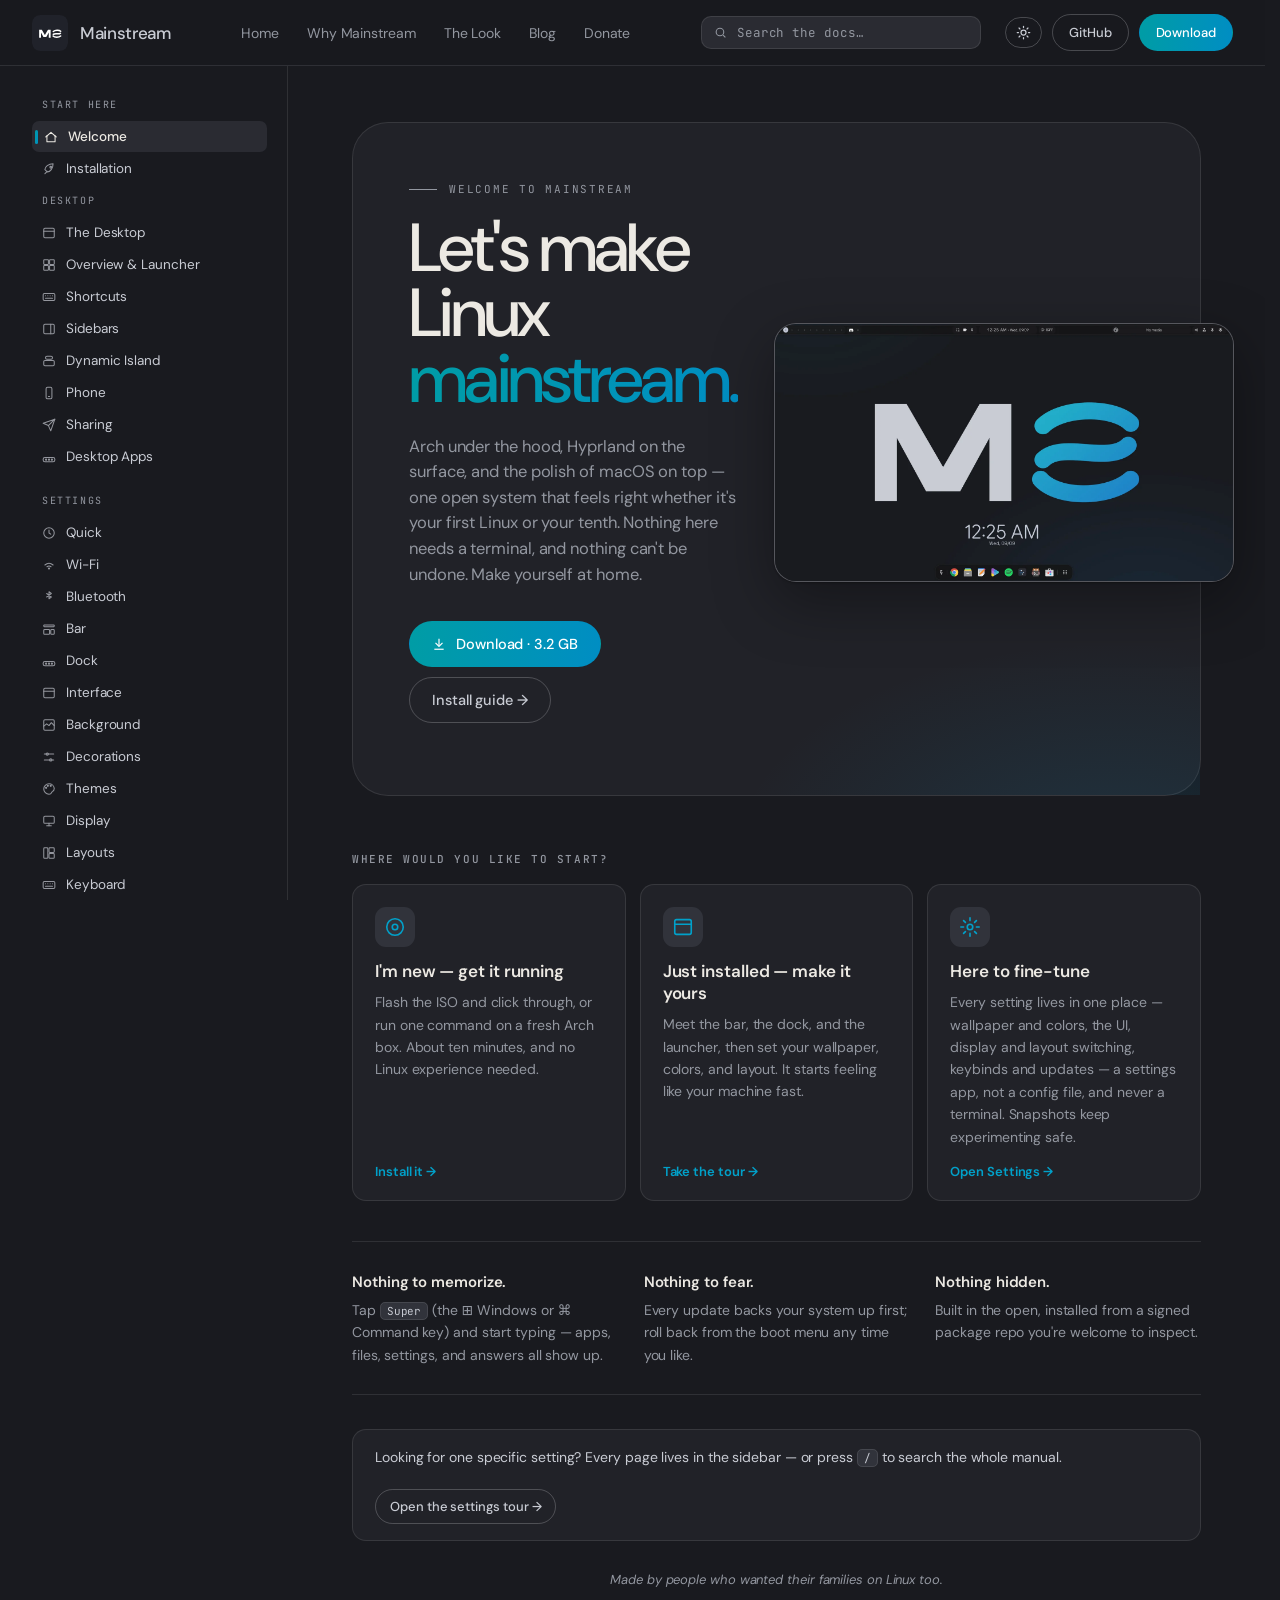
==== commit 079f2ecb: "blog: Mainstream OS 4.1.0, Project Ant Man" ====
--- a/index.html
+++ b/index.html
@@ -439,7 +439,7 @@
 </div>
 
 <script src="docs-pages.js?v=170"></script>
-<script src="welcome-warm.js?v=46"></script>
+<script src="welcome-warm.js?v=50"></script>
 <script src="docs-app.js?v=142"></script>
 <script>
 document.getElementById('themeToggle').addEventListener('click', () => {
